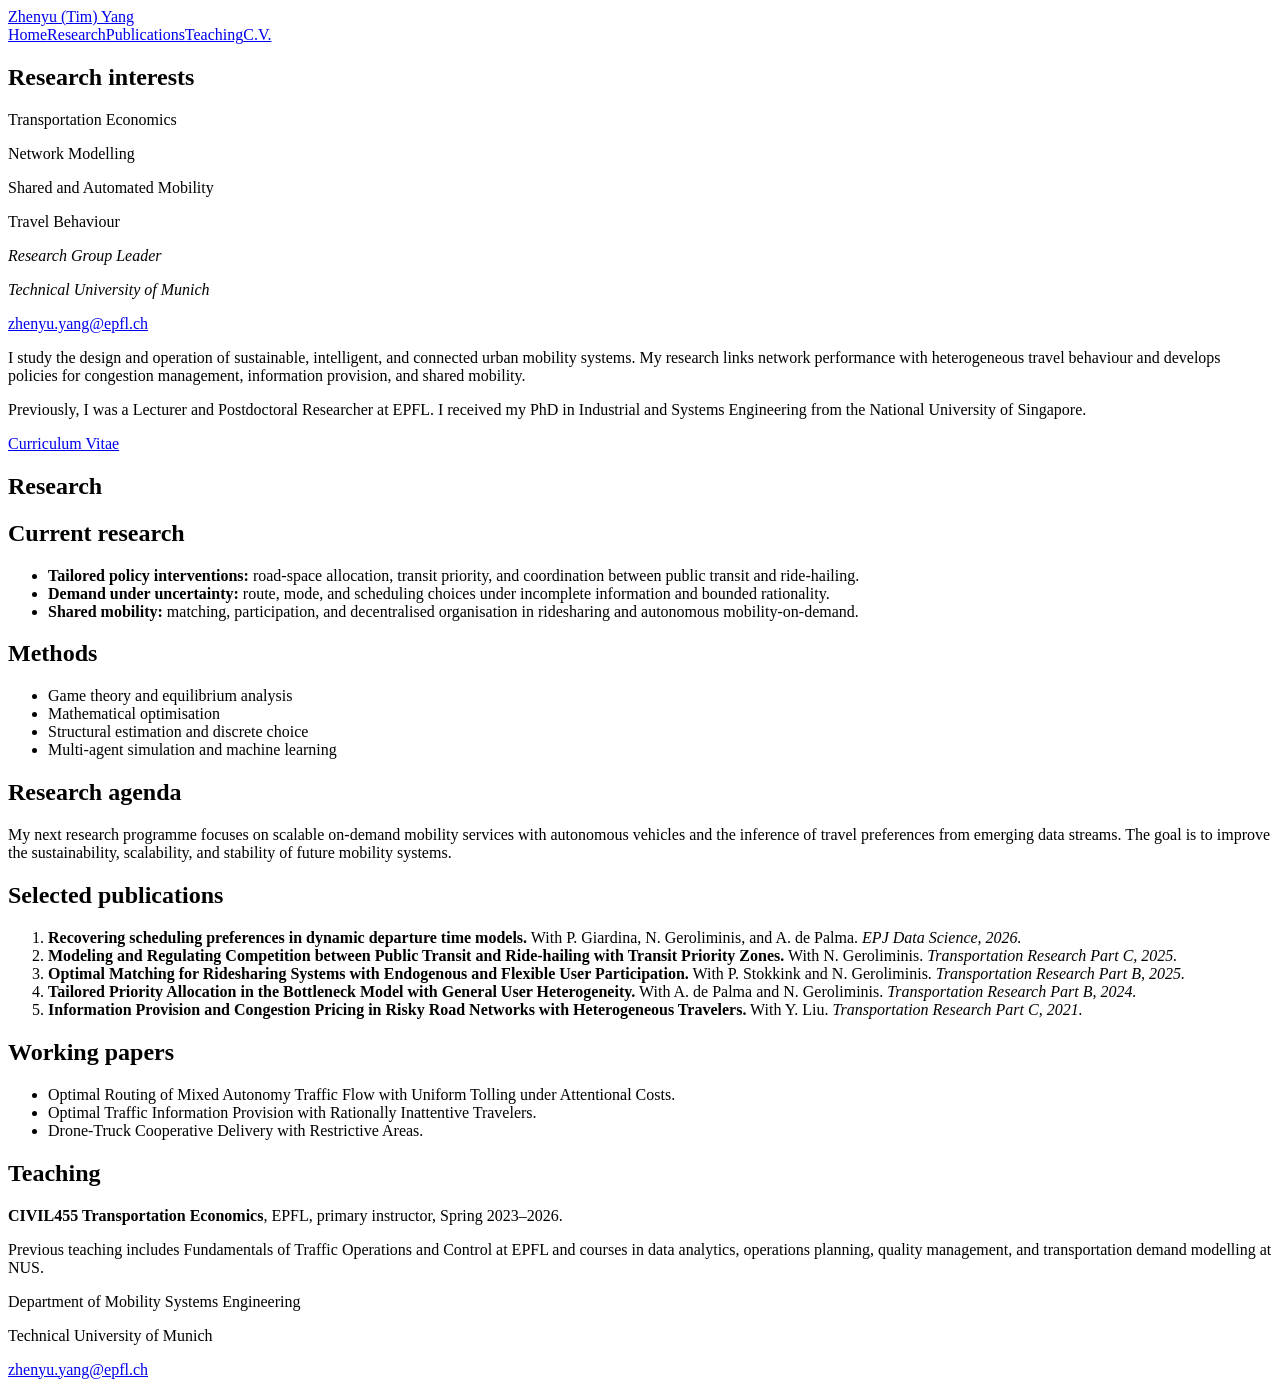
==== index.html @ cc2905ae "Create index.html for academic homepage This commit adds a new HTML file for Zhenyu (Tim) Yang's aca" ====
<!doctype html>
<html lang="en">
<head>
  <meta charset="utf-8">
  <meta name="viewport" content="width=device-width, initial-scale=1">
  <title>Zhenyu (Tim) Yang | Transportation Researcher</title>
  <meta name="description" content="Academic homepage of Zhenyu (Tim) Yang.">
  <link rel="stylesheet" href="styles.css">
</head>
<body>
  <main class="site-shell" id="home">
    <header>
      <a class="name" href="#home">Zhenyu (Tim) Yang</a>
      <nav aria-label="Primary navigation">
        <a href="#home">Home</a><a href="#research">Research</a><a href="#publications">Publications</a><a href="#teaching">Teaching</a><a href="CV_Zhenyu_Yang.pdf">C.V.</a>
      </nav>
    </header>

    <section class="profile">
      <aside class="interests">
        <h2>Research interests</h2>
        <p>Transportation Economics</p>
        <p>Network Modelling</p>
        <p>Shared and Automated Mobility</p>
        <p>Travel Behaviour</p>
      </aside>
      <div class="bio">
        <p><em>Research Group Leader</em></p>
        <p><em>Technical University of Munich</em></p>
        <p><a href="mailto:zhenyu.yang@epfl.ch">zhenyu.yang@epfl.ch</a></p>
        <p class="summary">I study the design and operation of sustainable, intelligent, and connected urban mobility systems. My research links network performance with heterogeneous travel behaviour and develops policies for congestion management, information provision, and shared mobility.</p>
        <p>Previously, I was a Lecturer and Postdoctoral Researcher at EPFL. I received my PhD in Industrial and Systems Engineering from the National University of Singapore.</p>
        <p><a href="CV_Zhenyu_Yang.pdf">Curriculum Vitae</a></p>
      </div>
    </section>

    <section class="content-section" id="research">
      <h1>Research</h1>
      <div class="research-columns">
        <div><h2>Current research</h2><ul>
          <li><strong>Tailored policy interventions:</strong> road-space allocation, transit priority, and coordination between public transit and ride-hailing.</li>
          <li><strong>Demand under uncertainty:</strong> route, mode, and scheduling choices under incomplete information and bounded rationality.</li>
          <li><strong>Shared mobility:</strong> matching, participation, and decentralised organisation in ridesharing and autonomous mobility-on-demand.</li>
        </ul></div>
        <div><h2>Methods</h2><ul>
          <li>Game theory and equilibrium analysis</li><li>Mathematical optimisation</li><li>Structural estimation and discrete choice</li><li>Multi-agent simulation and machine learning</li>
        </ul></div>
      </div>
      <h2>Research agenda</h2>
      <p>My next research programme focuses on scalable on-demand mobility services with autonomous vehicles and the inference of travel preferences from emerging data streams. The goal is to improve the sustainability, scalability, and stability of future mobility systems.</p>
    </section>

    <section class="content-section" id="publications">
      <h1>Selected publications</h1>
      <ol class="paper-list">
        <li><strong>Recovering scheduling preferences in dynamic departure time models.</strong> With P. Giardina, N. Geroliminis, and A. de Palma. <em>EPJ Data Science, 2026.</em></li>
        <li><strong>Modeling and Regulating Competition between Public Transit and Ride-hailing with Transit Priority Zones.</strong> With N. Geroliminis. <em>Transportation Research Part C, 2025.</em></li>
        <li><strong>Optimal Matching for Ridesharing Systems with Endogenous and Flexible User Participation.</strong> With P. Stokkink and N. Geroliminis. <em>Transportation Research Part B, 2025.</em></li>
        <li><strong>Tailored Priority Allocation in the Bottleneck Model with General User Heterogeneity.</strong> With A. de Palma and N. Geroliminis. <em>Transportation Research Part B, 2024.</em></li>
        <li><strong>Information Provision and Congestion Pricing in Risky Road Networks with Heterogeneous Travelers.</strong> With Y. Liu. <em>Transportation Research Part C, 2021.</em></li>
      </ol>
      <h2>Working papers</h2>
      <ul><li>Optimal Routing of Mixed Autonomy Traffic Flow with Uniform Tolling under Attentional Costs.</li><li>Optimal Traffic Information Provision with Rationally Inattentive Travelers.</li><li>Drone-Truck Cooperative Delivery with Restrictive Areas.</li></ul>
    </section>

    <section class="content-section" id="teaching">
      <h1>Teaching</h1>
      <p><strong>CIVIL455 Transportation Economics</strong>, EPFL, primary instructor, Spring 2023–2026.</p>
      <p>Previous teaching includes Fundamentals of Traffic Operations and Control at EPFL and courses in data analytics, operations planning, quality management, and transportation demand modelling at NUS.</p>
    </section>

    <footer><p>Department of Mobility Systems Engineering</p><p>Technical University of Munich</p><p><a href="mailto:zhenyu.yang@epfl.ch">zhenyu.yang@epfl.ch</a></p></footer>
  </main>
</body>
</html>
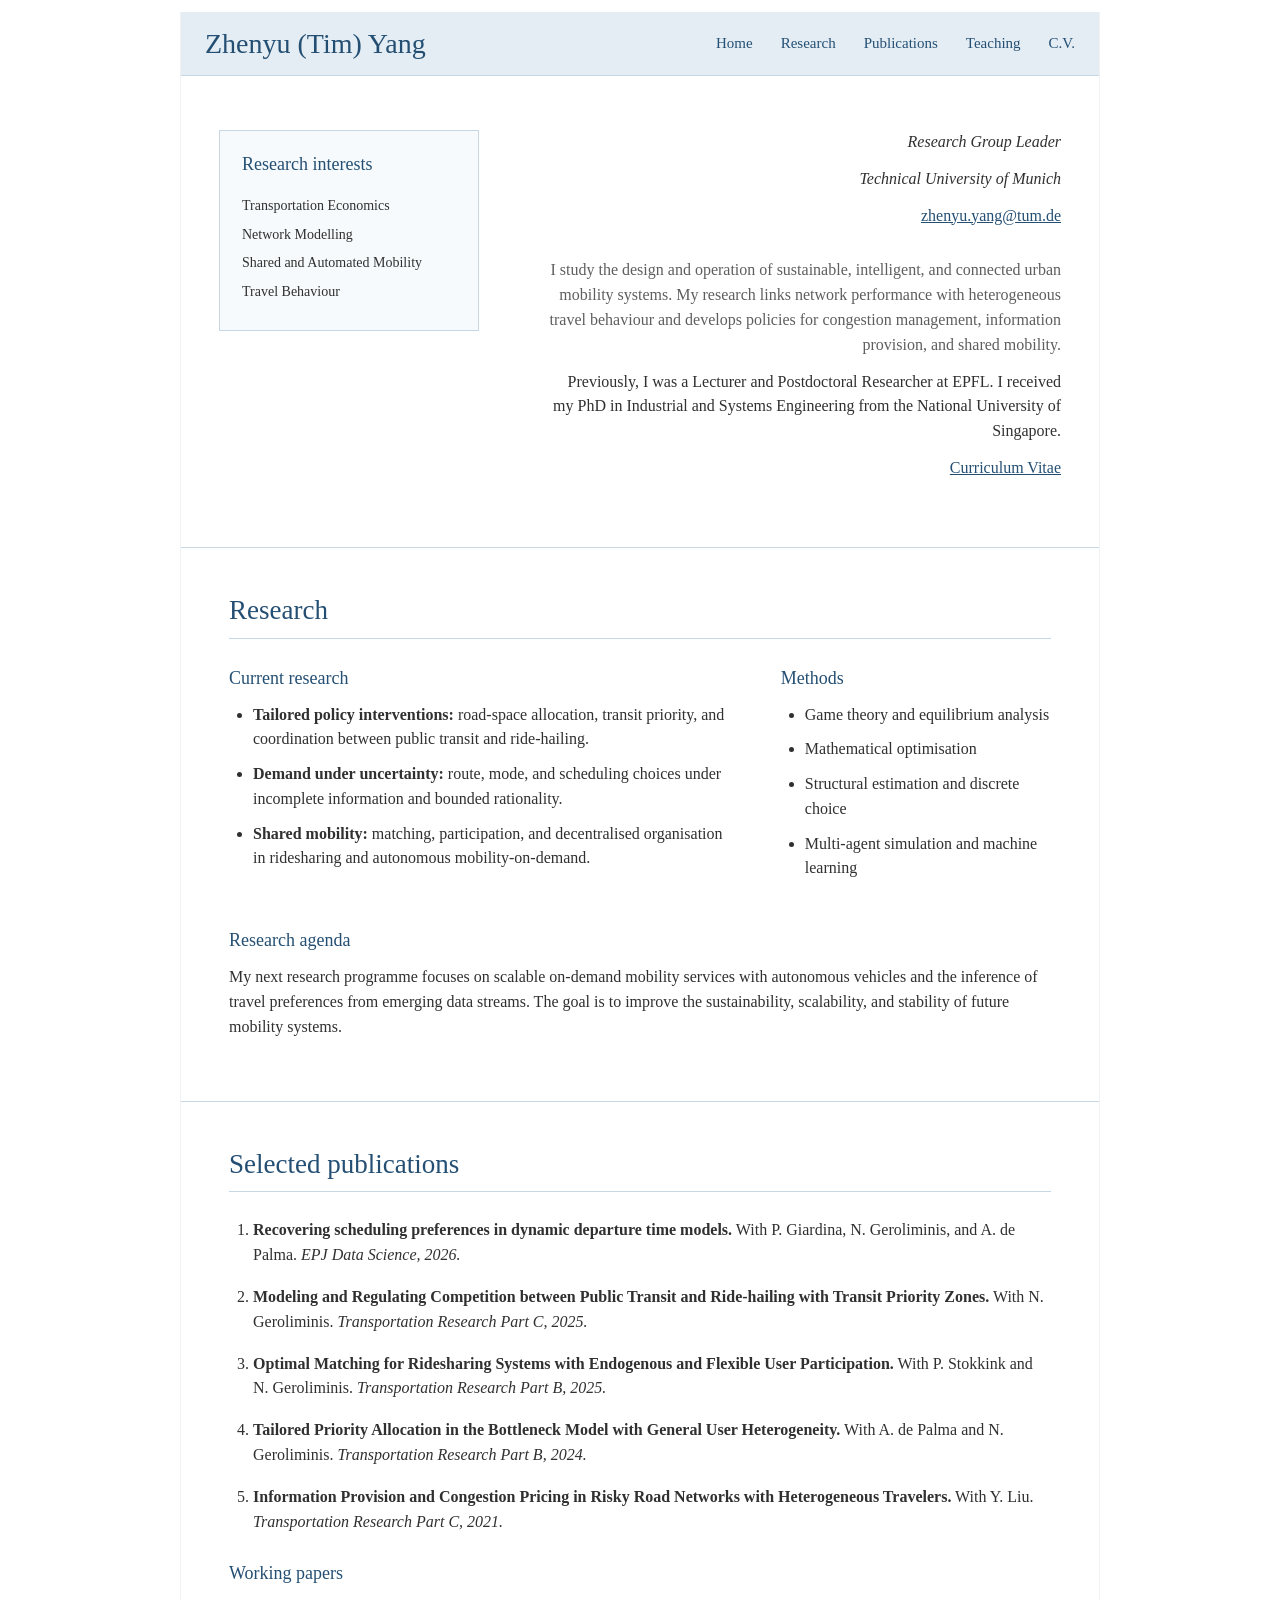
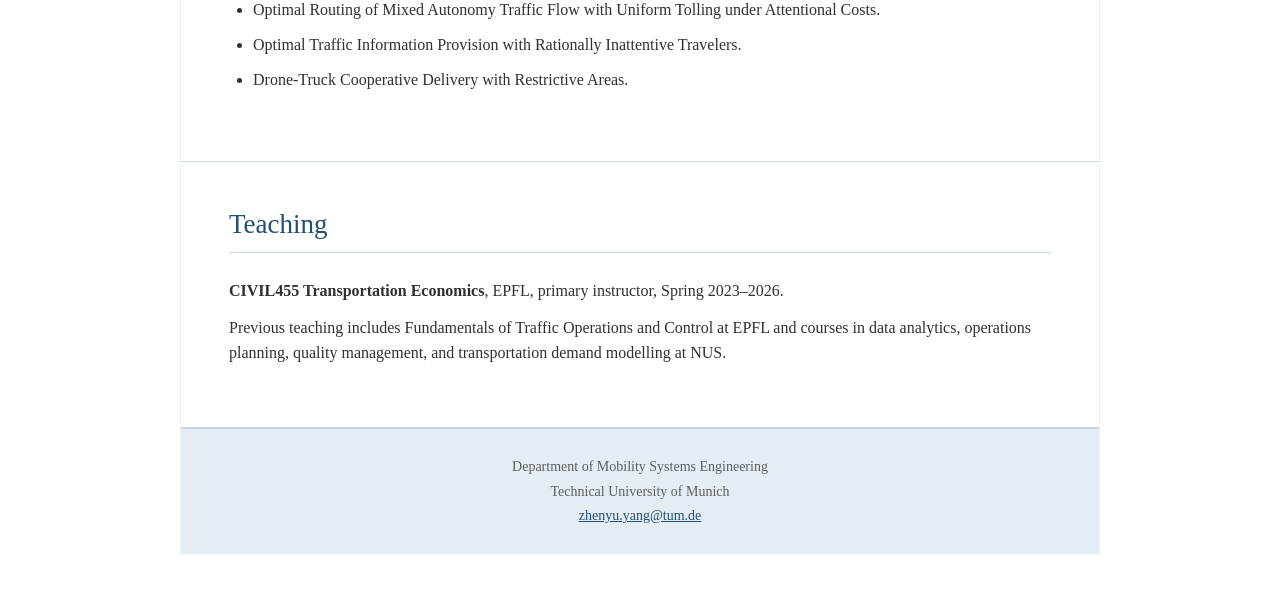
==== commit 4261cea7: "Update email address from EPFL to TUM" ====
--- a/index.html
+++ b/index.html
@@ -27,7 +27,7 @@
       <div class="bio">
         <p><em>Research Group Leader</em></p>
         <p><em>Technical University of Munich</em></p>
-        <p><a href="mailto:zhenyu.yang@epfl.ch">zhenyu.yang@epfl.ch</a></p>
+        <p><a href="mailto:zhenyu.yang@tum.de">zhenyu.yang@tum.de</a></p>
         <p class="summary">I study the design and operation of sustainable, intelligent, and connected urban mobility systems. My research links network performance with heterogeneous travel behaviour and develops policies for congestion management, information provision, and shared mobility.</p>
         <p>Previously, I was a Lecturer and Postdoctoral Researcher at EPFL. I received my PhD in Industrial and Systems Engineering from the National University of Singapore.</p>
         <p><a href="CV_Zhenyu_Yang.pdf">Curriculum Vitae</a></p>
@@ -69,7 +69,7 @@
       <p>Previous teaching includes Fundamentals of Traffic Operations and Control at EPFL and courses in data analytics, operations planning, quality management, and transportation demand modelling at NUS.</p>
     </section>
 
-    <footer><p>Department of Mobility Systems Engineering</p><p>Technical University of Munich</p><p><a href="mailto:zhenyu.yang@epfl.ch">zhenyu.yang@epfl.ch</a></p></footer>
+    <footer><p>Department of Mobility Systems Engineering</p><p>Technical University of Munich</p><p><a href="mailto:zhenyu.yang@tum.de">zhenyu.yang@tum.de</a></p></footer>
   </main>
 </body>
 </html>
--- a/styles.css
+++ b/styles.css
@@ -0,0 +1 @@
+:root{--accent:#244f73;--bar:#e4edf4;--line:#c7d7e3;--text:#303030;--muted:#5e5e5e}*{box-sizing:border-box}html{scroll-behavior:smooth}body{margin:0;background:#fff;color:var(--text);font-family:Georgia,"Times New Roman",serif;font-size:16px;line-height:1.55}a{color:var(--accent)}.site-shell{width:min(920px,calc(100% - 32px));margin:12px auto 40px;border-left:1px solid #eef2f5;border-right:1px solid #eef2f5}header{min-height:64px;padding:0 24px;background:var(--bar);display:flex;align-items:center;justify-content:space-between;border-bottom:1px solid var(--line)}.name{color:var(--accent);text-decoration:none;font-size:28px}nav{display:flex;gap:28px;font-size:15px}nav a{text-decoration:none}nav a:hover,nav a:focus{text-decoration:underline}.profile{min-height:390px;padding:54px 38px;display:grid;grid-template-columns:260px 1fr;gap:70px;align-items:start;border-bottom:1px solid var(--line)}.interests{border:1px solid var(--line);background:#f7fafc;padding:20px 22px}.interests h2{margin:0 0 16px;color:var(--accent);font-size:18px;font-weight:normal}.interests p{margin:7px 0;font-size:14px}.bio{text-align:right}.bio p{margin:0 0 12px}.bio .summary{margin-top:30px;color:var(--muted)}.content-section{padding:42px 48px 48px;border-bottom:1px solid var(--line);scroll-margin-top:12px}h1{margin:0 0 26px;color:var(--accent);font-size:27px;font-weight:normal;border-bottom:1px solid var(--line);padding-bottom:6px}h2{margin:26px 0 10px;font-size:18px;font-weight:normal;color:var(--accent)}p{margin:0 0 13px}ul,ol{margin:8px 0 20px;padding-left:24px}li{margin-bottom:10px}.research-columns{display:grid;grid-template-columns:1.3fr .7fr;gap:50px}.research-columns h2{margin-top:0}.paper-list li{margin-bottom:17px}footer{padding:24px;background:var(--bar);color:var(--muted);text-align:center;font-size:14px;border-top:1px solid var(--line)}footer p{margin:3px 0}@media(max-width:700px){.site-shell{width:100%;margin:0;border:0}header{align-items:flex-start;flex-direction:column;padding:16px 20px;gap:12px}.name{font-size:25px}nav{gap:15px;flex-wrap:wrap;font-size:14px}.profile{grid-template-columns:1fr;gap:28px;padding:34px 24px}.bio{text-align:left}.bio .summary{margin-top:24px}.content-section{padding:34px 24px}.research-columns{grid-template-columns:1fr;gap:12px}}
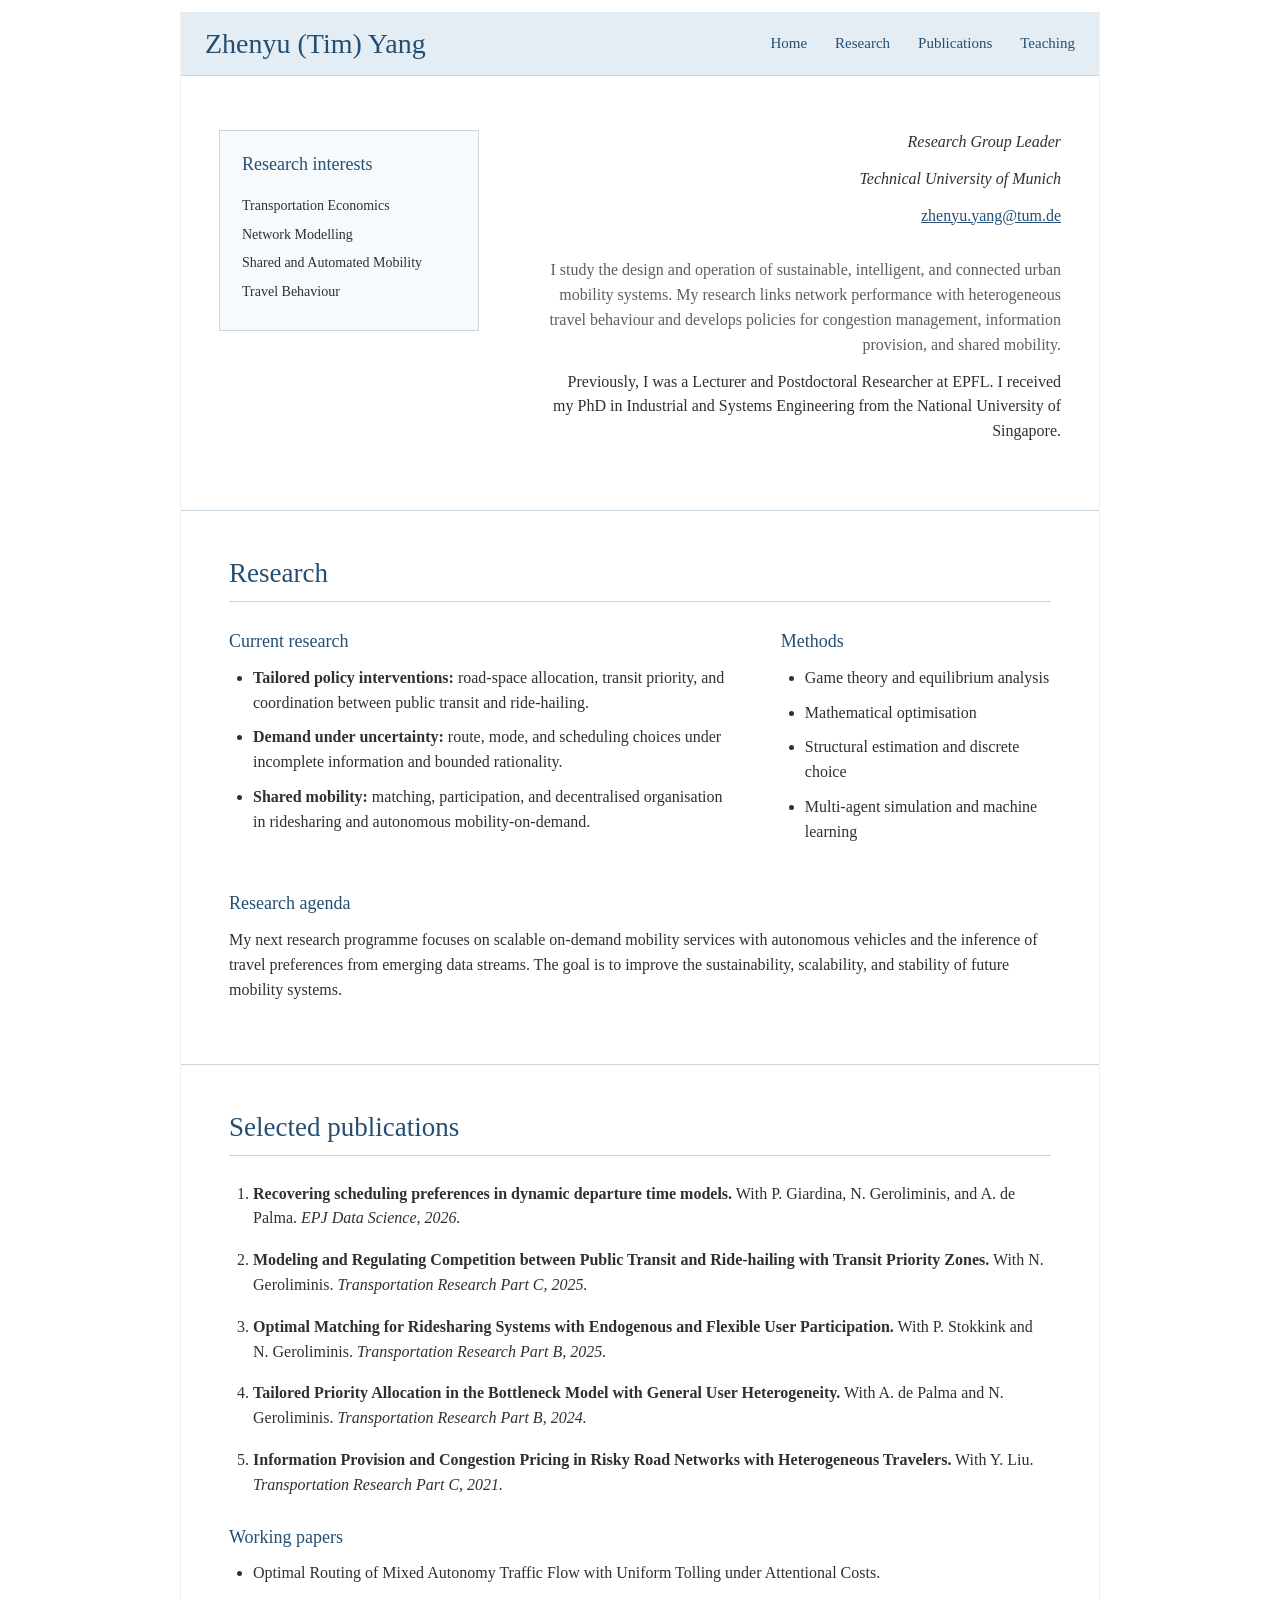
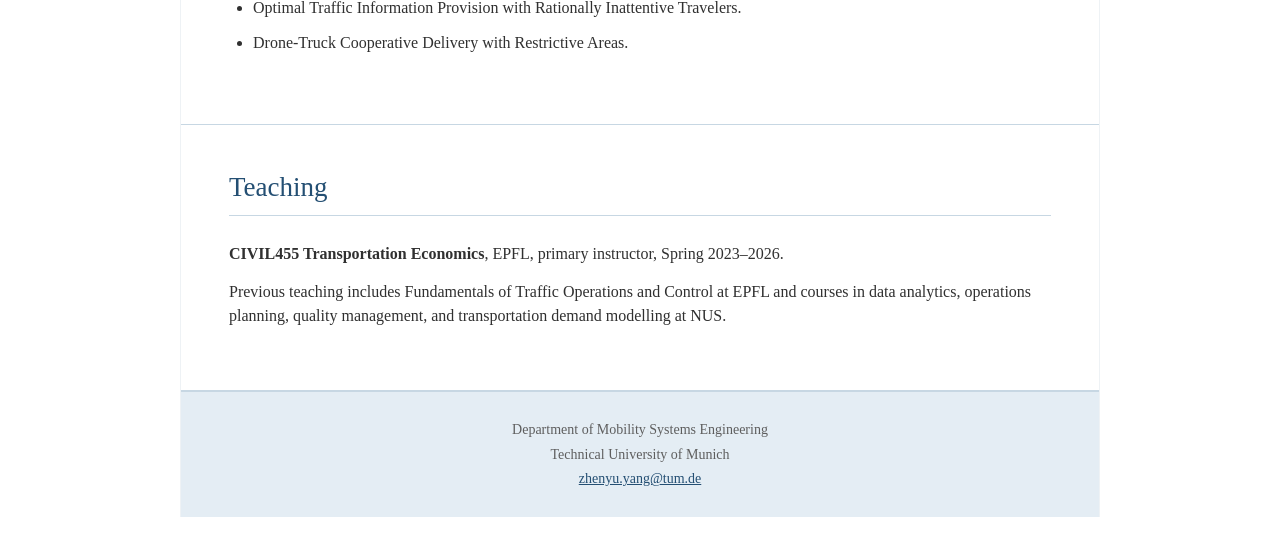
==== commit e2a8f61b: "Remove C.V. links from index.html Removed C.V. link from the navigation and Curriculum Vitae link fr" ====
--- a/index.html
+++ b/index.html
@@ -12,7 +12,7 @@
     <header>
       <a class="name" href="#home">Zhenyu (Tim) Yang</a>
       <nav aria-label="Primary navigation">
-        <a href="#home">Home</a><a href="#research">Research</a><a href="#publications">Publications</a><a href="#teaching">Teaching</a><a href="CV_Zhenyu_Yang.pdf">C.V.</a>
+        <a href="#home">Home</a><a href="#research">Research</a><a href="#publications">Publications</a><a href="#teaching">Teaching</a>
       </nav>
     </header>
 
@@ -30,7 +30,6 @@
         <p><a href="mailto:zhenyu.yang@tum.de">zhenyu.yang@tum.de</a></p>
         <p class="summary">I study the design and operation of sustainable, intelligent, and connected urban mobility systems. My research links network performance with heterogeneous travel behaviour and develops policies for congestion management, information provision, and shared mobility.</p>
         <p>Previously, I was a Lecturer and Postdoctoral Researcher at EPFL. I received my PhD in Industrial and Systems Engineering from the National University of Singapore.</p>
-        <p><a href="CV_Zhenyu_Yang.pdf">Curriculum Vitae</a></p>
       </div>
     </section>
 
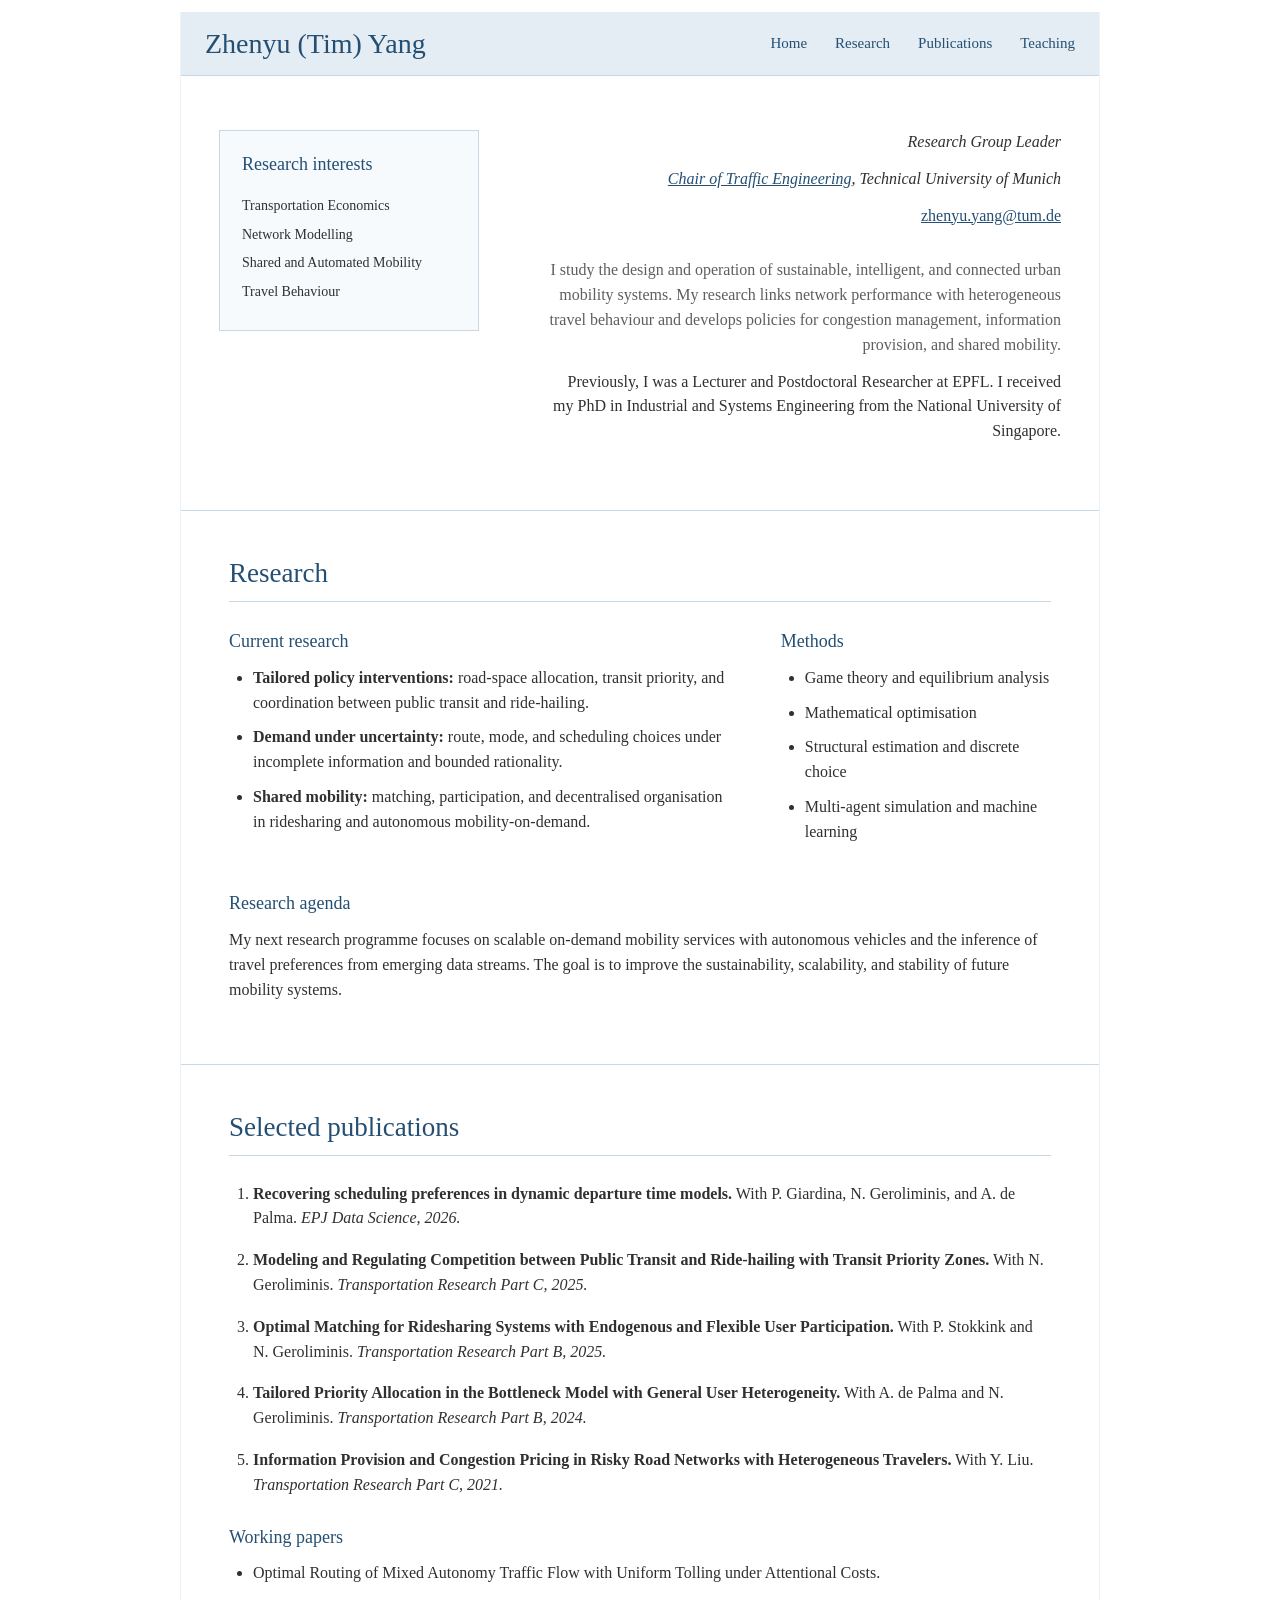
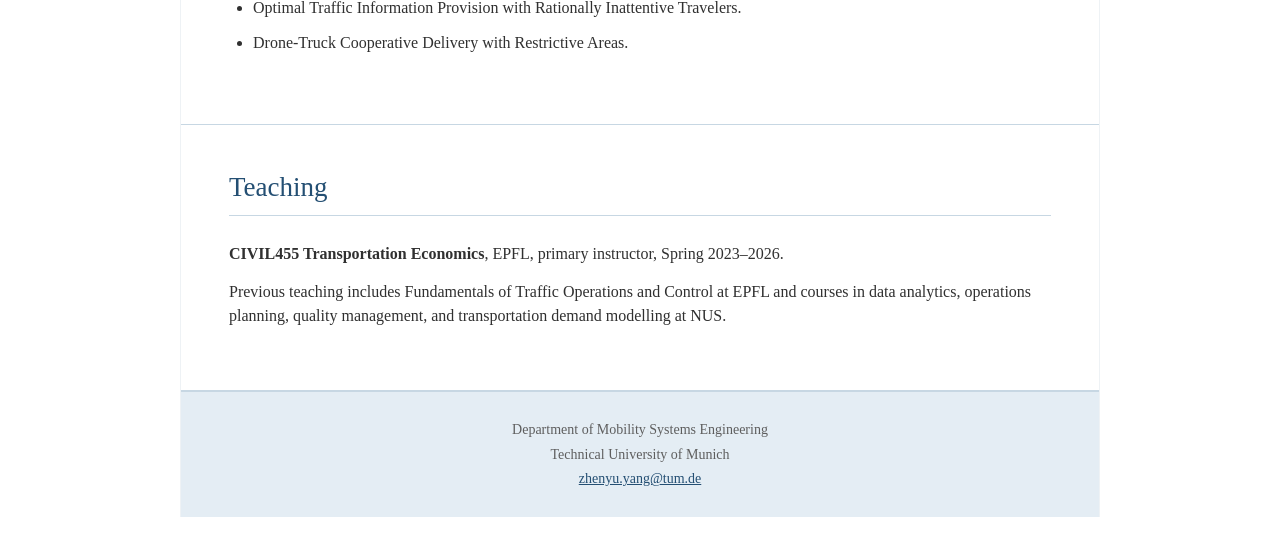
==== commit 8f787525: "Update affiliation to include Chair of Traffic Engineering" ====
--- a/index.html
+++ b/index.html
@@ -26,7 +26,7 @@
       </aside>
       <div class="bio">
         <p><em>Research Group Leader</em></p>
-        <p><em>Technical University of Munich</em></p>
+        <p><em><a href="https://www.mos.ed.tum.de/vt/startseite/" target="_blank" rel="noopener noreferrer">Chair of Traffic Engineering</a>, Technical University of Munich</em></p>
         <p><a href="mailto:zhenyu.yang@tum.de">zhenyu.yang@tum.de</a></p>
         <p class="summary">I study the design and operation of sustainable, intelligent, and connected urban mobility systems. My research links network performance with heterogeneous travel behaviour and develops policies for congestion management, information provision, and shared mobility.</p>
         <p>Previously, I was a Lecturer and Postdoctoral Researcher at EPFL. I received my PhD in Industrial and Systems Engineering from the National University of Singapore.</p>
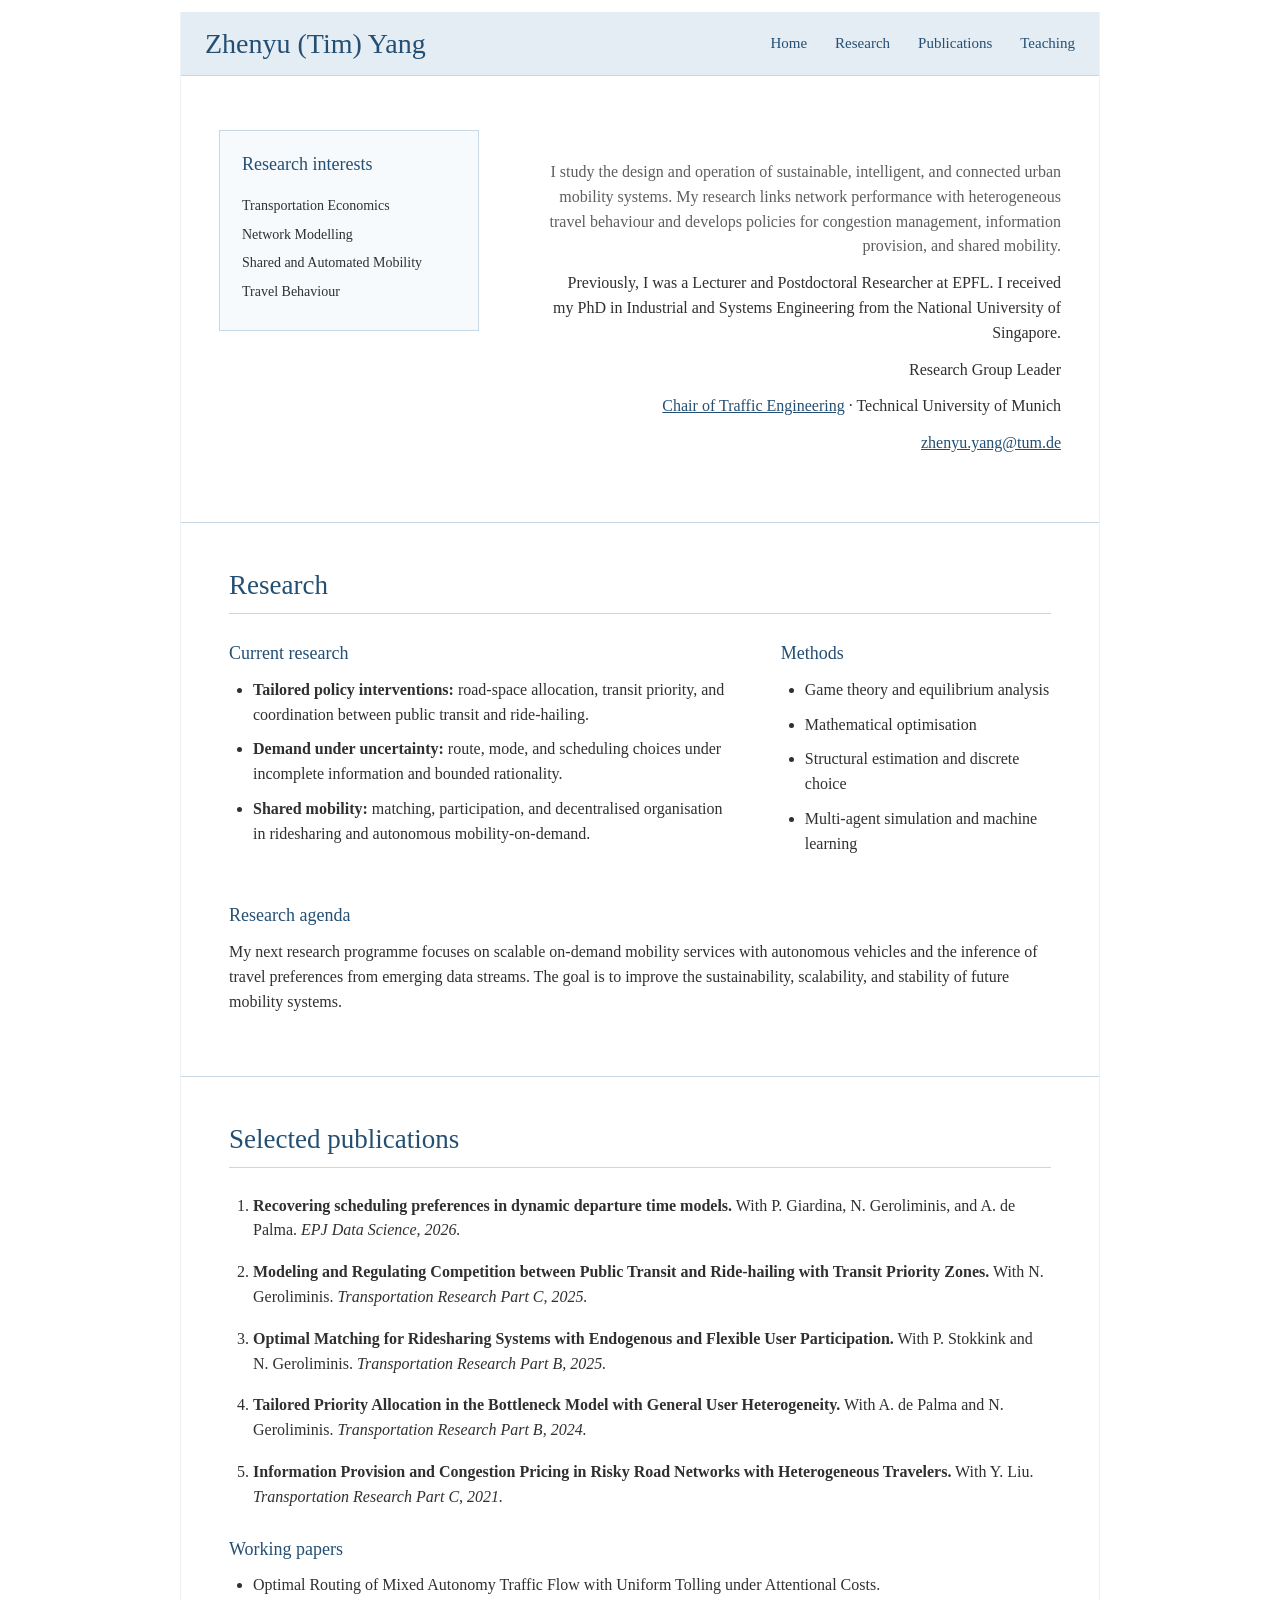
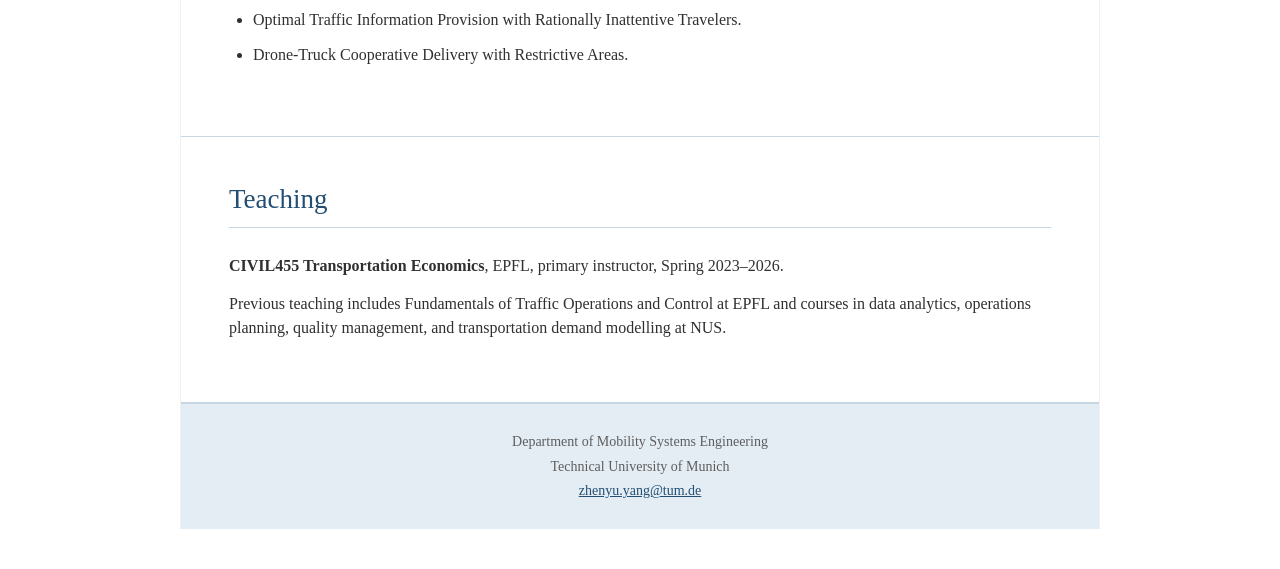
==== commit 530cd5b7: "Revise bio section with current role and contact info Updated biography section to include current a" ====
--- a/index.html
+++ b/index.html
@@ -25,11 +25,13 @@
         <p>Travel Behaviour</p>
       </aside>
       <div class="bio">
-        <p><em>Research Group Leader</em></p>
-        <p><em><a href="https://www.mos.ed.tum.de/vt/startseite/" target="_blank" rel="noopener noreferrer">Chair of Traffic Engineering</a>, Technical University of Munich</em></p>
-        <p><a href="mailto:zhenyu.yang@tum.de">zhenyu.yang@tum.de</a></p>
         <p class="summary">I study the design and operation of sustainable, intelligent, and connected urban mobility systems. My research links network performance with heterogeneous travel behaviour and develops policies for congestion management, information provision, and shared mobility.</p>
-        <p>Previously, I was a Lecturer and Postdoctoral Researcher at EPFL. I received my PhD in Industrial and Systems Engineering from the National University of Singapore.</p>
+        <p class="background">Previously, I was a Lecturer and Postdoctoral Researcher at EPFL. I received my PhD in Industrial and Systems Engineering from the National University of Singapore.</p>
+        <div class="affiliation" aria-label="Current affiliation">
+          <p>Research Group Leader</p>
+          <p><a href="https://www.mos.ed.tum.de/vt/startseite/" target="_blank" rel="noopener noreferrer">Chair of Traffic Engineering</a> · Technical University of Munich</p>
+        </div>
+        <p class="contact"><a href="mailto:zhenyu.yang@tum.de">zhenyu.yang@tum.de</a></p>
       </div>
     </section>
 
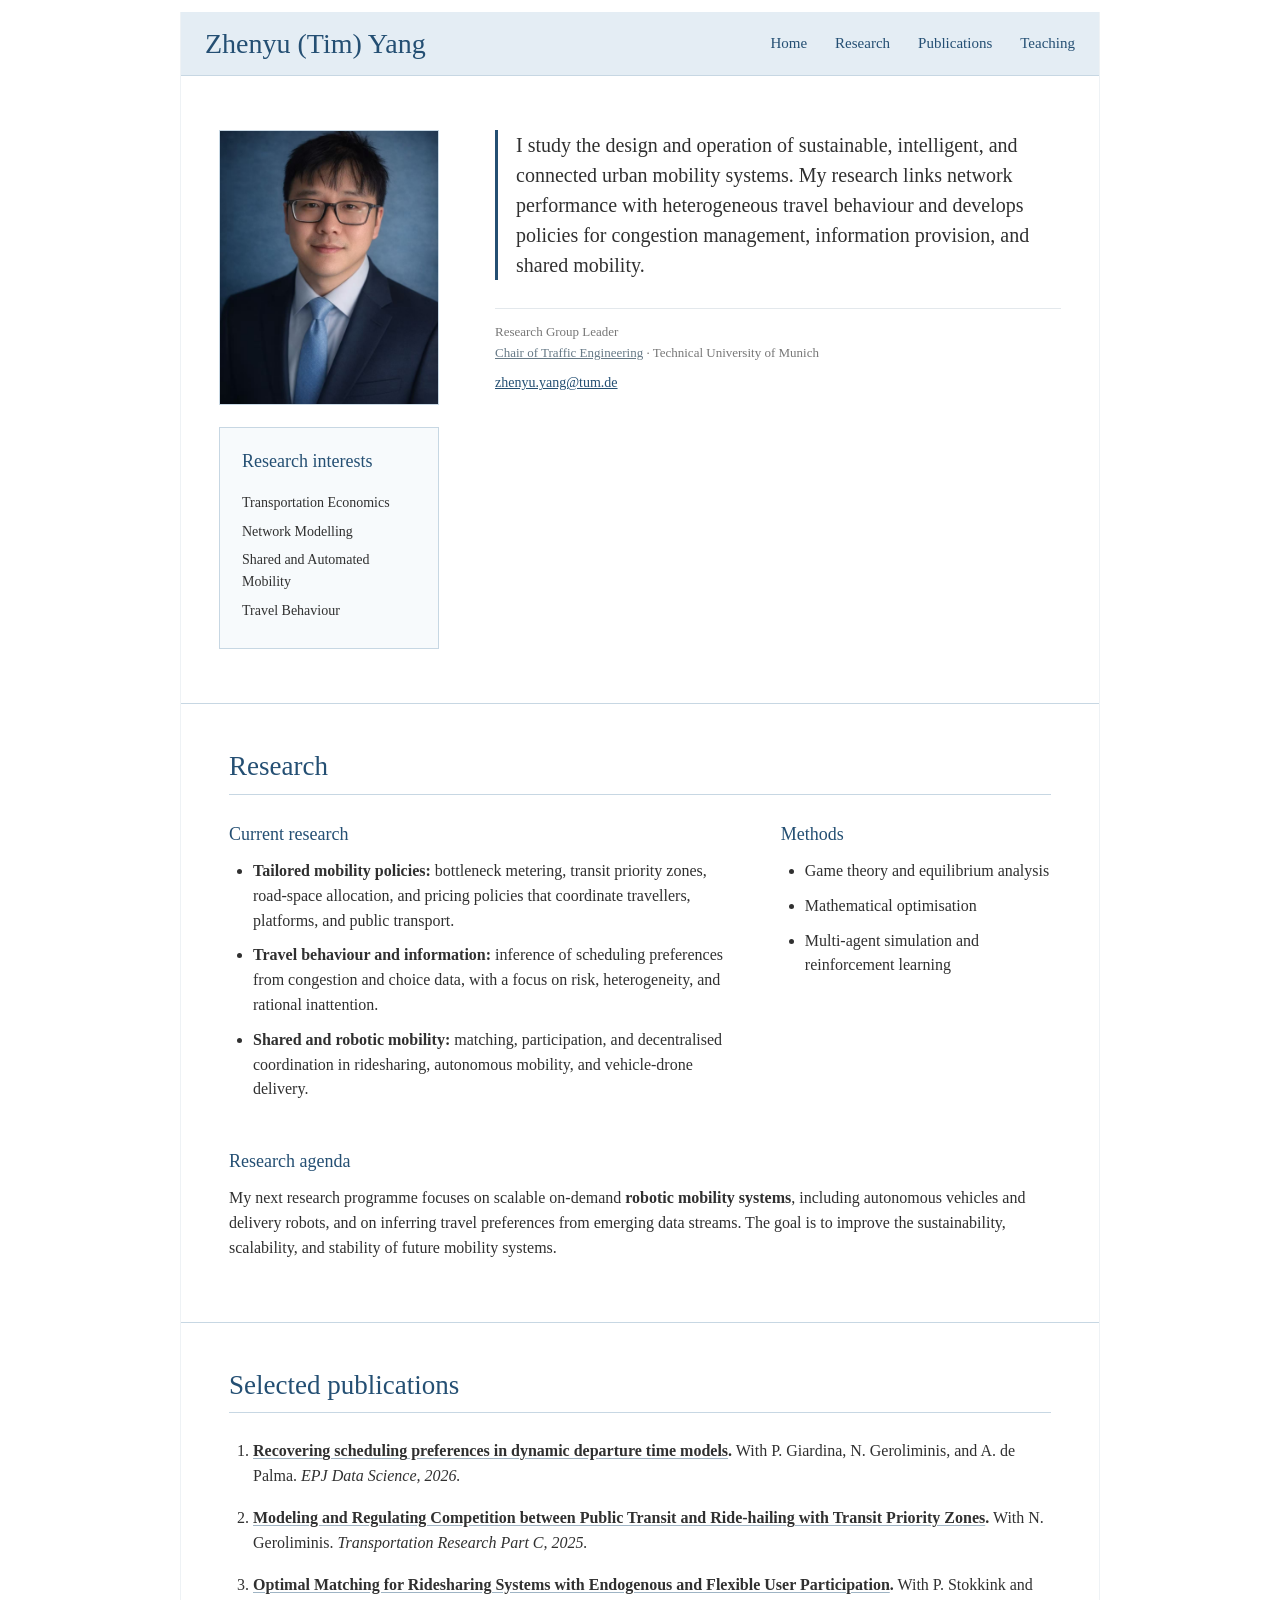
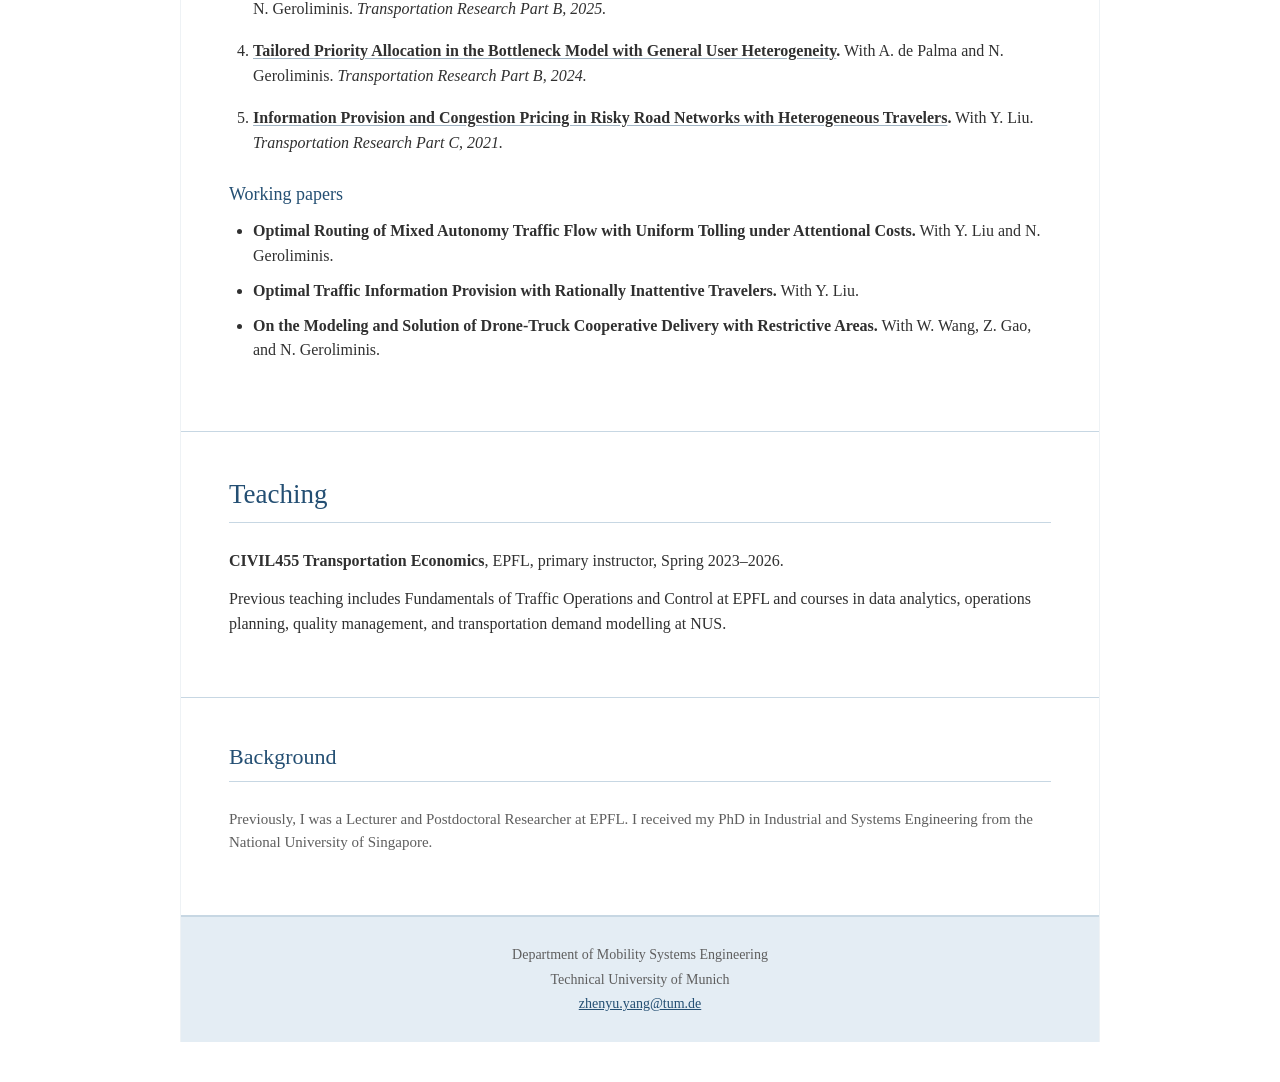
==== commit de16a82b: "Update academic profile and add portrait" ====
--- a/index.html
+++ b/index.html
@@ -17,16 +17,18 @@
     </header>
 
     <section class="profile">
-      <aside class="interests">
-        <h2>Research interests</h2>
-        <p>Transportation Economics</p>
-        <p>Network Modelling</p>
-        <p>Shared and Automated Mobility</p>
-        <p>Travel Behaviour</p>
-      </aside>
+      <div class="profile-sidebar">
+        <img class="profile-photo" src="Zhenyu_Profile.jpg" alt="Portrait of Zhenyu (Tim) Yang">
+        <aside class="interests">
+          <h2>Research interests</h2>
+          <p>Transportation Economics</p>
+          <p>Network Modelling</p>
+          <p>Shared and Automated Mobility</p>
+          <p>Travel Behaviour</p>
+        </aside>
+      </div>
       <div class="bio">
         <p class="summary">I study the design and operation of sustainable, intelligent, and connected urban mobility systems. My research links network performance with heterogeneous travel behaviour and develops policies for congestion management, information provision, and shared mobility.</p>
-        <p class="background">Previously, I was a Lecturer and Postdoctoral Researcher at EPFL. I received my PhD in Industrial and Systems Engineering from the National University of Singapore.</p>
         <div class="affiliation" aria-label="Current affiliation">
           <p>Research Group Leader</p>
           <p><a href="https://www.mos.ed.tum.de/vt/startseite/" target="_blank" rel="noopener noreferrer">Chair of Traffic Engineering</a> · Technical University of Munich</p>
@@ -39,29 +41,29 @@
       <h1>Research</h1>
       <div class="research-columns">
         <div><h2>Current research</h2><ul>
-          <li><strong>Tailored policy interventions:</strong> road-space allocation, transit priority, and coordination between public transit and ride-hailing.</li>
-          <li><strong>Demand under uncertainty:</strong> route, mode, and scheduling choices under incomplete information and bounded rationality.</li>
-          <li><strong>Shared mobility:</strong> matching, participation, and decentralised organisation in ridesharing and autonomous mobility-on-demand.</li>
+          <li><strong>Tailored mobility policies:</strong> bottleneck metering, transit priority zones, road-space allocation, and pricing policies that coordinate travellers, platforms, and public transport.</li>
+          <li><strong>Travel behaviour and information:</strong> inference of scheduling preferences from congestion and choice data, with a focus on risk, heterogeneity, and rational inattention.</li>
+          <li><strong>Shared and robotic mobility:</strong> matching, participation, and decentralised coordination in ridesharing, autonomous mobility, and vehicle-drone delivery.</li>
         </ul></div>
         <div><h2>Methods</h2><ul>
-          <li>Game theory and equilibrium analysis</li><li>Mathematical optimisation</li><li>Structural estimation and discrete choice</li><li>Multi-agent simulation and machine learning</li>
+          <li>Game theory and equilibrium analysis</li><li>Mathematical optimisation</li><li>Multi-agent simulation and reinforcement learning</li>
         </ul></div>
       </div>
       <h2>Research agenda</h2>
-      <p>My next research programme focuses on scalable on-demand mobility services with autonomous vehicles and the inference of travel preferences from emerging data streams. The goal is to improve the sustainability, scalability, and stability of future mobility systems.</p>
+      <p>My next research programme focuses on scalable on-demand <strong>robotic mobility systems</strong>, including autonomous vehicles and delivery robots, and on inferring travel preferences from emerging data streams. The goal is to improve the sustainability, scalability, and stability of future mobility systems.</p>
     </section>
 
     <section class="content-section" id="publications">
       <h1>Selected publications</h1>
       <ol class="paper-list">
-        <li><strong>Recovering scheduling preferences in dynamic departure time models.</strong> With P. Giardina, N. Geroliminis, and A. de Palma. <em>EPJ Data Science, 2026.</em></li>
-        <li><strong>Modeling and Regulating Competition between Public Transit and Ride-hailing with Transit Priority Zones.</strong> With N. Geroliminis. <em>Transportation Research Part C, 2025.</em></li>
-        <li><strong>Optimal Matching for Ridesharing Systems with Endogenous and Flexible User Participation.</strong> With P. Stokkink and N. Geroliminis. <em>Transportation Research Part B, 2025.</em></li>
-        <li><strong>Tailored Priority Allocation in the Bottleneck Model with General User Heterogeneity.</strong> With A. de Palma and N. Geroliminis. <em>Transportation Research Part B, 2024.</em></li>
-        <li><strong>Information Provision and Congestion Pricing in Risky Road Networks with Heterogeneous Travelers.</strong> With Y. Liu. <em>Transportation Research Part C, 2021.</em></li>
+        <li><strong><a href="https://doi.org/10.1140/epjds/s13688-025-00608-z" target="_blank" rel="noopener noreferrer">Recovering scheduling preferences in dynamic departure time models</a>.</strong> With P. Giardina, N. Geroliminis, and A. de Palma. <em>EPJ Data Science, 2026.</em></li>
+        <li><strong><a href="https://doi.org/10.1016/j.trc.2025.105016" target="_blank" rel="noopener noreferrer">Modeling and Regulating Competition between Public Transit and Ride-hailing with Transit Priority Zones</a>.</strong> With N. Geroliminis. <em>Transportation Research Part C, 2025.</em></li>
+        <li><strong><a href="https://doi.org/10.1016/j.trb.2025.103290" target="_blank" rel="noopener noreferrer">Optimal Matching for Ridesharing Systems with Endogenous and Flexible User Participation</a>.</strong> With P. Stokkink and N. Geroliminis. <em>Transportation Research Part B, 2025.</em></li>
+        <li><strong><a href="https://doi.org/10.1016/j.trb.2024.103093" target="_blank" rel="noopener noreferrer">Tailored Priority Allocation in the Bottleneck Model with General User Heterogeneity</a>.</strong> With A. de Palma and N. Geroliminis. <em>Transportation Research Part B, 2024.</em></li>
+        <li><strong><a href="https://doi.org/10.1016/j.trc.2021.103083" target="_blank" rel="noopener noreferrer">Information Provision and Congestion Pricing in Risky Road Networks with Heterogeneous Travelers</a>.</strong> With Y. Liu. <em>Transportation Research Part C, 2021.</em></li>
       </ol>
       <h2>Working papers</h2>
-      <ul><li>Optimal Routing of Mixed Autonomy Traffic Flow with Uniform Tolling under Attentional Costs.</li><li>Optimal Traffic Information Provision with Rationally Inattentive Travelers.</li><li>Drone-Truck Cooperative Delivery with Restrictive Areas.</li></ul>
+      <ul><li><strong>Optimal Routing of Mixed Autonomy Traffic Flow with Uniform Tolling under Attentional Costs.</strong> With Y. Liu and N. Geroliminis.</li><li><strong>Optimal Traffic Information Provision with Rationally Inattentive Travelers.</strong> With Y. Liu.</li><li><strong>On the Modeling and Solution of Drone-Truck Cooperative Delivery with Restrictive Areas.</strong> With W. Wang, Z. Gao, and N. Geroliminis.</li></ul>
     </section>
 
     <section class="content-section" id="teaching">
@@ -70,6 +72,11 @@
       <p>Previous teaching includes Fundamentals of Traffic Operations and Control at EPFL and courses in data analytics, operations planning, quality management, and transportation demand modelling at NUS.</p>
     </section>
 
+    <section class="content-section background-section" id="background">
+      <h1>Background</h1>
+      <p>Previously, I was a Lecturer and Postdoctoral Researcher at EPFL. I received my PhD in Industrial and Systems Engineering from the National University of Singapore.</p>
+    </section>
+
     <footer><p>Department of Mobility Systems Engineering</p><p>Technical University of Munich</p><p><a href="mailto:zhenyu.yang@tum.de">zhenyu.yang@tum.de</a></p></footer>
   </main>
 </body>
--- a/styles.css
+++ b/styles.css
@@ -1 +1 @@
-:root{--accent:#244f73;--bar:#e4edf4;--line:#c7d7e3;--text:#303030;--muted:#5e5e5e}*{box-sizing:border-box}html{scroll-behavior:smooth}body{margin:0;background:#fff;color:var(--text);font-family:Georgia,"Times New Roman",serif;font-size:16px;line-height:1.55}a{color:var(--accent)}.site-shell{width:min(920px,calc(100% - 32px));margin:12px auto 40px;border-left:1px solid #eef2f5;border-right:1px solid #eef2f5}header{min-height:64px;padding:0 24px;background:var(--bar);display:flex;align-items:center;justify-content:space-between;border-bottom:1px solid var(--line)}.name{color:var(--accent);text-decoration:none;font-size:28px}nav{display:flex;gap:28px;font-size:15px}nav a{text-decoration:none}nav a:hover,nav a:focus{text-decoration:underline}.profile{min-height:390px;padding:54px 38px;display:grid;grid-template-columns:260px 1fr;gap:70px;align-items:start;border-bottom:1px solid var(--line)}.interests{border:1px solid var(--line);background:#f7fafc;padding:20px 22px}.interests h2{margin:0 0 16px;color:var(--accent);font-size:18px;font-weight:normal}.interests p{margin:7px 0;font-size:14px}.bio{text-align:right}.bio p{margin:0 0 12px}.bio .summary{margin-top:30px;color:var(--muted)}.content-section{padding:42px 48px 48px;border-bottom:1px solid var(--line);scroll-margin-top:12px}h1{margin:0 0 26px;color:var(--accent);font-size:27px;font-weight:normal;border-bottom:1px solid var(--line);padding-bottom:6px}h2{margin:26px 0 10px;font-size:18px;font-weight:normal;color:var(--accent)}p{margin:0 0 13px}ul,ol{margin:8px 0 20px;padding-left:24px}li{margin-bottom:10px}.research-columns{display:grid;grid-template-columns:1.3fr .7fr;gap:50px}.research-columns h2{margin-top:0}.paper-list li{margin-bottom:17px}footer{padding:24px;background:var(--bar);color:var(--muted);text-align:center;font-size:14px;border-top:1px solid var(--line)}footer p{margin:3px 0}@media(max-width:700px){.site-shell{width:100%;margin:0;border:0}header{align-items:flex-start;flex-direction:column;padding:16px 20px;gap:12px}.name{font-size:25px}nav{gap:15px;flex-wrap:wrap;font-size:14px}.profile{grid-template-columns:1fr;gap:28px;padding:34px 24px}.bio{text-align:left}.bio .summary{margin-top:24px}.content-section{padding:34px 24px}.research-columns{grid-template-columns:1fr;gap:12px}}
+:root{--accent:#244f73;--bar:#e4edf4;--line:#c7d7e3;--text:#303030;--muted:#5e5e5e}*{box-sizing:border-box}html{scroll-behavior:smooth}body{margin:0;background:#fff;color:var(--text);font-family:Georgia,"Times New Roman",serif;font-size:16px;line-height:1.55}a{color:var(--accent)}.site-shell{width:min(920px,calc(100% - 32px));margin:12px auto 40px;border-left:1px solid #eef2f5;border-right:1px solid #eef2f5}header{min-height:64px;padding:0 24px;background:var(--bar);display:flex;align-items:center;justify-content:space-between;border-bottom:1px solid var(--line)}.name{color:var(--accent);text-decoration:none;font-size:28px}nav{display:flex;gap:28px;font-size:15px}nav a{text-decoration:none}nav a:hover,nav a:focus{text-decoration:underline}.profile{min-height:390px;padding:54px 38px;display:grid;grid-template-columns:220px 1fr;gap:56px;align-items:start;border-bottom:1px solid var(--line)}.profile-sidebar{display:grid;gap:22px}.profile-photo{display:block;width:100%;aspect-ratio:4/5;object-fit:cover;object-position:center 28%;border:1px solid var(--line)}.interests{border:1px solid var(--line);background:#f7fafc;padding:20px 22px}.interests h2{margin:0 0 16px;color:var(--accent);font-size:18px;font-weight:normal}.interests p{margin:7px 0;font-size:14px}.bio{text-align:left}.bio p{margin:0 0 12px}.bio .summary{margin:0 0 20px;padding-left:18px;border-left:3px solid var(--accent);color:var(--text);font-size:20px;line-height:1.5}.affiliation{margin-top:28px;padding-top:14px;border-top:1px solid #e3e8ec;color:#777;font-size:13px;line-height:1.4}.affiliation p{margin-bottom:3px}.affiliation a{color:#667986}.bio .contact{margin-top:10px;font-size:14px}.content-section{padding:42px 48px 48px;border-bottom:1px solid var(--line);scroll-margin-top:12px}h1{margin:0 0 26px;color:var(--accent);font-size:27px;font-weight:normal;border-bottom:1px solid var(--line);padding-bottom:6px}h2{margin:26px 0 10px;font-size:18px;font-weight:normal;color:var(--accent)}p{margin:0 0 13px}ul,ol{margin:8px 0 20px;padding-left:24px}li{margin-bottom:10px}.research-columns{display:grid;grid-template-columns:1.3fr .7fr;gap:50px}.research-columns h2{margin-top:0}.paper-list li{margin-bottom:17px}.paper-list a{color:inherit;text-decoration-color:#9fb4c4;text-underline-offset:2px}.paper-list a:hover,.paper-list a:focus{color:var(--accent)}.background-section{color:var(--muted);font-size:15px}.background-section h1{font-size:22px}footer{padding:24px;background:var(--bar);color:var(--muted);text-align:center;font-size:14px;border-top:1px solid var(--line)}footer p{margin:3px 0}@media(max-width:700px){.site-shell{width:100%;margin:0;border:0}header{align-items:flex-start;flex-direction:column;padding:16px 20px;gap:12px}.name{font-size:25px}nav{gap:15px;flex-wrap:wrap;font-size:14px}.profile{grid-template-columns:1fr;gap:28px;padding:34px 24px}.profile-sidebar{width:min(220px,100%)}.bio .summary{font-size:18px}.content-section{padding:34px 24px}.research-columns{grid-template-columns:1fr;gap:12px}}
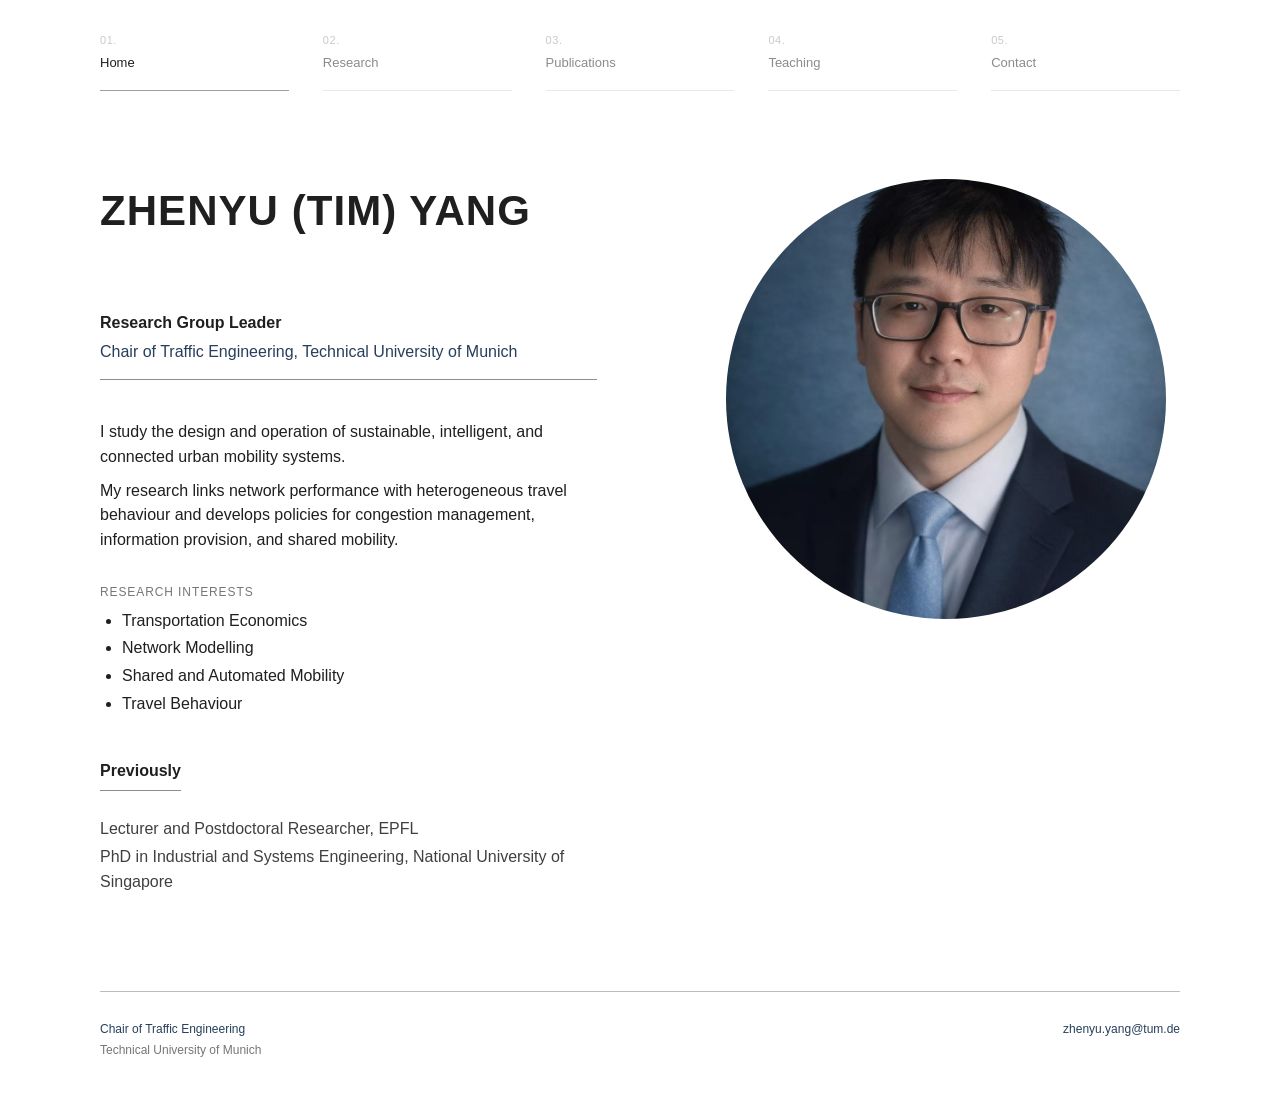
==== commit bd88d96b: "Rebuild academic site and expand future research agenda" ====
--- a/index.html
+++ b/index.html
@@ -1,83 +1,4 @@
-<!doctype html>
-<html lang="en">
-<head>
-  <meta charset="utf-8">
-  <meta name="viewport" content="width=device-width, initial-scale=1">
-  <title>Zhenyu (Tim) Yang | Transportation Researcher</title>
-  <meta name="description" content="Academic homepage of Zhenyu (Tim) Yang.">
-  <link rel="stylesheet" href="styles.css">
-</head>
-<body>
-  <main class="site-shell" id="home">
-    <header>
-      <a class="name" href="#home">Zhenyu (Tim) Yang</a>
-      <nav aria-label="Primary navigation">
-        <a href="#home">Home</a><a href="#research">Research</a><a href="#publications">Publications</a><a href="#teaching">Teaching</a>
-      </nav>
-    </header>
-
-    <section class="profile">
-      <div class="profile-sidebar">
-        <img class="profile-photo" src="Zhenyu_Profile.jpg" alt="Portrait of Zhenyu (Tim) Yang">
-        <aside class="interests">
-          <h2>Research interests</h2>
-          <p>Transportation Economics</p>
-          <p>Network Modelling</p>
-          <p>Shared and Automated Mobility</p>
-          <p>Travel Behaviour</p>
-        </aside>
-      </div>
-      <div class="bio">
-        <p class="summary">I study the design and operation of sustainable, intelligent, and connected urban mobility systems. My research links network performance with heterogeneous travel behaviour and develops policies for congestion management, information provision, and shared mobility.</p>
-        <div class="affiliation" aria-label="Current affiliation">
-          <p>Research Group Leader</p>
-          <p><a href="https://www.mos.ed.tum.de/vt/startseite/" target="_blank" rel="noopener noreferrer">Chair of Traffic Engineering</a> · Technical University of Munich</p>
-        </div>
-        <p class="contact"><a href="mailto:zhenyu.yang@tum.de">zhenyu.yang@tum.de</a></p>
-      </div>
-    </section>
-
-    <section class="content-section" id="research">
-      <h1>Research</h1>
-      <div class="research-columns">
-        <div><h2>Current research</h2><ul>
-          <li><strong>Tailored mobility policies:</strong> bottleneck metering, transit priority zones, road-space allocation, and pricing policies that coordinate travellers, platforms, and public transport.</li>
-          <li><strong>Travel behaviour and information:</strong> inference of scheduling preferences from congestion and choice data, with a focus on risk, heterogeneity, and rational inattention.</li>
-          <li><strong>Shared and robotic mobility:</strong> matching, participation, and decentralised coordination in ridesharing, autonomous mobility, and vehicle-drone delivery.</li>
-        </ul></div>
-        <div><h2>Methods</h2><ul>
-          <li>Game theory and equilibrium analysis</li><li>Mathematical optimisation</li><li>Multi-agent simulation and reinforcement learning</li>
-        </ul></div>
-      </div>
-      <h2>Research agenda</h2>
-      <p>My next research programme focuses on scalable on-demand <strong>robotic mobility systems</strong>, including autonomous vehicles and delivery robots, and on inferring travel preferences from emerging data streams. The goal is to improve the sustainability, scalability, and stability of future mobility systems.</p>
-    </section>
-
-    <section class="content-section" id="publications">
-      <h1>Selected publications</h1>
-      <ol class="paper-list">
-        <li><strong><a href="https://doi.org/10.1140/epjds/s13688-025-00608-z" target="_blank" rel="noopener noreferrer">Recovering scheduling preferences in dynamic departure time models</a>.</strong> With P. Giardina, N. Geroliminis, and A. de Palma. <em>EPJ Data Science, 2026.</em></li>
-        <li><strong><a href="https://doi.org/10.1016/j.trc.2025.105016" target="_blank" rel="noopener noreferrer">Modeling and Regulating Competition between Public Transit and Ride-hailing with Transit Priority Zones</a>.</strong> With N. Geroliminis. <em>Transportation Research Part C, 2025.</em></li>
-        <li><strong><a href="https://doi.org/10.1016/j.trb.2025.103290" target="_blank" rel="noopener noreferrer">Optimal Matching for Ridesharing Systems with Endogenous and Flexible User Participation</a>.</strong> With P. Stokkink and N. Geroliminis. <em>Transportation Research Part B, 2025.</em></li>
-        <li><strong><a href="https://doi.org/10.1016/j.trb.2024.103093" target="_blank" rel="noopener noreferrer">Tailored Priority Allocation in the Bottleneck Model with General User Heterogeneity</a>.</strong> With A. de Palma and N. Geroliminis. <em>Transportation Research Part B, 2024.</em></li>
-        <li><strong><a href="https://doi.org/10.1016/j.trc.2021.103083" target="_blank" rel="noopener noreferrer">Information Provision and Congestion Pricing in Risky Road Networks with Heterogeneous Travelers</a>.</strong> With Y. Liu. <em>Transportation Research Part C, 2021.</em></li>
-      </ol>
-      <h2>Working papers</h2>
-      <ul><li><strong>Optimal Routing of Mixed Autonomy Traffic Flow with Uniform Tolling under Attentional Costs.</strong> With Y. Liu and N. Geroliminis.</li><li><strong>Optimal Traffic Information Provision with Rationally Inattentive Travelers.</strong> With Y. Liu.</li><li><strong>On the Modeling and Solution of Drone-Truck Cooperative Delivery with Restrictive Areas.</strong> With W. Wang, Z. Gao, and N. Geroliminis.</li></ul>
-    </section>
-
-    <section class="content-section" id="teaching">
-      <h1>Teaching</h1>
-      <p><strong>CIVIL455 Transportation Economics</strong>, EPFL, primary instructor, Spring 2023–2026.</p>
-      <p>Previous teaching includes Fundamentals of Traffic Operations and Control at EPFL and courses in data analytics, operations planning, quality management, and transportation demand modelling at NUS.</p>
-    </section>
-
-    <section class="content-section background-section" id="background">
-      <h1>Background</h1>
-      <p>Previously, I was a Lecturer and Postdoctoral Researcher at EPFL. I received my PhD in Industrial and Systems Engineering from the National University of Singapore.</p>
-    </section>
-
-    <footer><p>Department of Mobility Systems Engineering</p><p>Technical University of Munich</p><p><a href="mailto:zhenyu.yang@tum.de">zhenyu.yang@tum.de</a></p></footer>
-  </main>
-</body>
-</html>
+<!doctype html><html lang="en"><head><meta charset="utf-8"><meta name="viewport" content="width=device-width,initial-scale=1"><title>Zhenyu (Tim) Yang | Transportation Researcher</title><meta name="description" content="Academic homepage of Zhenyu (Tim) Yang, researching transportation economics, network modelling, and robotic mobility."><link rel="stylesheet" href="styles.css"></head><body><main class="site-shell">
+<header class="site-header"><nav class="numbered-nav" aria-label="Primary navigation"><a href="index.html" aria-current="page"><span>01.</span>Home</a><a href="research.html"><span>02.</span>Research</a><a href="publications.html"><span>03.</span>Publications</a><a href="teaching.html"><span>04.</span>Teaching</a><a href="contact.html"><span>05.</span>Contact</a></nav></header>
+<section class="home-grid"><div class="home-copy"><h1 class="nameplate">Zhenyu (Tim) Yang</h1><div class="quiet-affiliation"><strong>Research Group Leader</strong><a href="https://www.mos.ed.tum.de/vt/startseite/" target="_blank" rel="noopener noreferrer">Chair of Traffic Engineering, Technical University of Munich</a></div><div class="research-statement"><p>I study the design and operation of sustainable, intelligent, and connected urban mobility systems.</p><p>My research links network performance with heterogeneous travel behaviour and develops policies for congestion management, information provision, and shared mobility.</p></div><div class="current-focus"><p>Research interests</p><ul><li>Transportation Economics</li><li>Network Modelling</li><li>Shared and Automated Mobility</li><li>Travel Behaviour</li></ul></div><section class="previously"><h2>Previously</h2><p>Lecturer and Postdoctoral Researcher, EPFL</p><p>PhD in Industrial and Systems Engineering, National University of Singapore</p></section></div><div class="portrait-wrap"><img class="portrait" src="Zhenyu_Profile.jpg" alt="Portrait of Zhenyu (Tim) Yang"></div></section>
+<footer class="site-footer"><div><a href="https://www.mos.ed.tum.de/vt/startseite/" target="_blank" rel="noopener noreferrer">Chair of Traffic Engineering</a><span>Technical University of Munich</span></div><a href="mailto:zhenyu.yang@tum.de">zhenyu.yang@tum.de</a></footer></main></body></html>
--- a/styles.css
+++ b/styles.css
@@ -1 +1 @@
-:root{--accent:#244f73;--bar:#e4edf4;--line:#c7d7e3;--text:#303030;--muted:#5e5e5e}*{box-sizing:border-box}html{scroll-behavior:smooth}body{margin:0;background:#fff;color:var(--text);font-family:Georgia,"Times New Roman",serif;font-size:16px;line-height:1.55}a{color:var(--accent)}.site-shell{width:min(920px,calc(100% - 32px));margin:12px auto 40px;border-left:1px solid #eef2f5;border-right:1px solid #eef2f5}header{min-height:64px;padding:0 24px;background:var(--bar);display:flex;align-items:center;justify-content:space-between;border-bottom:1px solid var(--line)}.name{color:var(--accent);text-decoration:none;font-size:28px}nav{display:flex;gap:28px;font-size:15px}nav a{text-decoration:none}nav a:hover,nav a:focus{text-decoration:underline}.profile{min-height:390px;padding:54px 38px;display:grid;grid-template-columns:220px 1fr;gap:56px;align-items:start;border-bottom:1px solid var(--line)}.profile-sidebar{display:grid;gap:22px}.profile-photo{display:block;width:100%;aspect-ratio:4/5;object-fit:cover;object-position:center 28%;border:1px solid var(--line)}.interests{border:1px solid var(--line);background:#f7fafc;padding:20px 22px}.interests h2{margin:0 0 16px;color:var(--accent);font-size:18px;font-weight:normal}.interests p{margin:7px 0;font-size:14px}.bio{text-align:left}.bio p{margin:0 0 12px}.bio .summary{margin:0 0 20px;padding-left:18px;border-left:3px solid var(--accent);color:var(--text);font-size:20px;line-height:1.5}.affiliation{margin-top:28px;padding-top:14px;border-top:1px solid #e3e8ec;color:#777;font-size:13px;line-height:1.4}.affiliation p{margin-bottom:3px}.affiliation a{color:#667986}.bio .contact{margin-top:10px;font-size:14px}.content-section{padding:42px 48px 48px;border-bottom:1px solid var(--line);scroll-margin-top:12px}h1{margin:0 0 26px;color:var(--accent);font-size:27px;font-weight:normal;border-bottom:1px solid var(--line);padding-bottom:6px}h2{margin:26px 0 10px;font-size:18px;font-weight:normal;color:var(--accent)}p{margin:0 0 13px}ul,ol{margin:8px 0 20px;padding-left:24px}li{margin-bottom:10px}.research-columns{display:grid;grid-template-columns:1.3fr .7fr;gap:50px}.research-columns h2{margin-top:0}.paper-list li{margin-bottom:17px}.paper-list a{color:inherit;text-decoration-color:#9fb4c4;text-underline-offset:2px}.paper-list a:hover,.paper-list a:focus{color:var(--accent)}.background-section{color:var(--muted);font-size:15px}.background-section h1{font-size:22px}footer{padding:24px;background:var(--bar);color:var(--muted);text-align:center;font-size:14px;border-top:1px solid var(--line)}footer p{margin:3px 0}@media(max-width:700px){.site-shell{width:100%;margin:0;border:0}header{align-items:flex-start;flex-direction:column;padding:16px 20px;gap:12px}.name{font-size:25px}nav{gap:15px;flex-wrap:wrap;font-size:14px}.profile{grid-template-columns:1fr;gap:28px;padding:34px 24px}.profile-sidebar{width:min(220px,100%)}.bio .summary{font-size:18px}.content-section{padding:34px 24px}.research-columns{grid-template-columns:1fr;gap:12px}}
+:root{--ink:#1f1f1f;--muted:#767676;--line:#e8e8e8;--accent:#273f5b;--paper:#fff}*{box-sizing:border-box}html{scroll-behavior:smooth}body{margin:0;background:var(--paper);color:var(--ink);font-family:Arial,Helvetica,sans-serif;font-size:16px;line-height:1.55;-webkit-font-smoothing:antialiased}a{color:var(--accent);text-decoration:none}a:hover,a:focus-visible{text-decoration:underline;text-underline-offset:3px}.site-shell{width:min(1080px,calc(100% - 48px));margin:0 auto}.site-header{padding-top:32px}.numbered-nav{display:grid;grid-template-columns:repeat(5,1fr);gap:34px}.numbered-nav a{display:flex;min-width:0;flex-direction:column;gap:4px;padding:0 0 17px;border-bottom:1px solid var(--line);color:#8b8b8b;font-size:13px}.numbered-nav a span{color:#c9c9c9;font-size:11px;letter-spacing:.05em}.numbered-nav a[aria-current=page]{color:var(--ink);border-color:#9f9f9f}.home-grid{display:grid;grid-template-columns:minmax(0,1fr) minmax(340px,.94fr);gap:clamp(60px,9vw,118px);min-height:840px;padding:74px 0 92px;align-items:start}.home-copy{padding-top:22px}.nameplate,.page-title{margin:0;color:var(--ink);font-size:clamp(30px,4vw,42px);font-weight:600;letter-spacing:.025em;line-height:1.15;text-transform:uppercase}.quiet-affiliation{display:flex;flex-direction:column;gap:4px;margin:76px 0 40px;padding-bottom:14px;border-bottom:1px solid #8d8d8d;font-size:16px}.research-statement{margin:0 0 30px}.research-statement p{margin:0 0 9px}.current-focus>p,.eyebrow{margin:0 0 7px;color:var(--muted);font-size:12px;letter-spacing:.075em;text-transform:uppercase}.current-focus ul{margin:0;padding-left:22px}.current-focus li{margin:3px 0}.previously{margin-top:42px}.previously h2{display:inline-block;margin:0 0 26px;padding-bottom:6px;border-bottom:1px solid #8d8d8d;font-size:16px;font-weight:600}.previously p{margin:0 0 4px;color:#404040}.portrait-wrap{display:flex;justify-content:center;padding-top:14px}.portrait{width:min(100%,440px);aspect-ratio:1;border-radius:50%;object-fit:cover;object-position:center 24%;filter:saturate(.86) contrast(.98)}.page-content{max-width:880px;min-height:760px;padding:72px 0 96px}.page-title{margin-bottom:46px}.page-intro{max-width:790px;margin:0;color:#333;font-size:20px;line-height:1.55}hr{height:1px;margin:54px 0;border:0;background:var(--line)}.section-title{margin:0 0 22px;color:var(--ink);font-size:20px;font-weight:600}.theme-list{margin-top:55px;border-top:1px solid var(--line)}.theme-list section{display:grid;grid-template-columns:170px 1fr;gap:36px;padding:30px 0 32px;border-bottom:1px solid var(--line)}.theme-list h3{margin:0 0 9px;font-size:18px;font-weight:600}.theme-list p{margin:0}.plain-list{margin:0;padding-left:21px}.compact-list li{margin:5px 0}.publication-list,.working-paper-list{margin:0;padding:0;list-style:none}.publication-list{border-top:1px solid var(--line)}.publication-list li{display:grid;grid-template-columns:70px 1fr;gap:26px;padding:24px 0 26px;border-bottom:1px solid var(--line)}.publication-year{color:var(--muted);font-size:13px}.publication-title{color:var(--ink);font-size:17px;font-weight:600}.publication-list p{margin:7px 0 0;color:#555;font-size:14px}.working-paper-list li{margin:0 0 23px}.working-paper-list strong,.working-paper-list span{display:block}.working-paper-list span{margin-top:5px;color:var(--muted);font-size:14px}.teaching-list{border-top:1px solid var(--line)}.teaching-list section{display:grid;grid-template-columns:230px 1fr;gap:40px;padding:30px 0;border-bottom:1px solid var(--line)}.teaching-meta strong,.teaching-meta span{display:block}.teaching-meta span{margin-top:4px;color:var(--muted);font-size:13px}.teaching-list h2{margin:0 0 8px;font-size:18px}.teaching-list p{margin:0}.contact-page{max-width:620px}.contact-page section{margin:0 0 42px}.contact-page h2{margin:0 0 8px;font-size:16px}.contact-page p{margin:2px 0}.site-footer{display:flex;justify-content:space-between;gap:30px;padding:28px 0 44px;border-top:1px solid #bcbcbc;color:var(--muted);font-size:12px}.site-footer div{display:flex;flex-direction:column;gap:2px}@media(max-width:760px){.site-shell{width:min(100% - 34px,600px)}.site-header{padding-top:22px}.numbered-nav{grid-template-columns:repeat(5,minmax(86px,1fr));gap:18px;overflow-x:auto;padding-bottom:5px}.numbered-nav a{font-size:12px}.home-grid{grid-template-columns:1fr;gap:42px;min-height:0;padding:48px 0 70px}.portrait-wrap{grid-row:1;justify-content:flex-start;padding:0}.portrait{width:min(78vw,350px)}.home-copy{grid-row:2;padding-top:0}.quiet-affiliation{margin:36px 0 30px}.page-content{min-height:620px;padding:50px 0 72px}.page-intro{font-size:18px}.theme-list section,.teaching-list section{grid-template-columns:1fr;gap:12px}.publication-list li{grid-template-columns:50px 1fr;gap:15px}.site-footer{flex-direction:column}}
